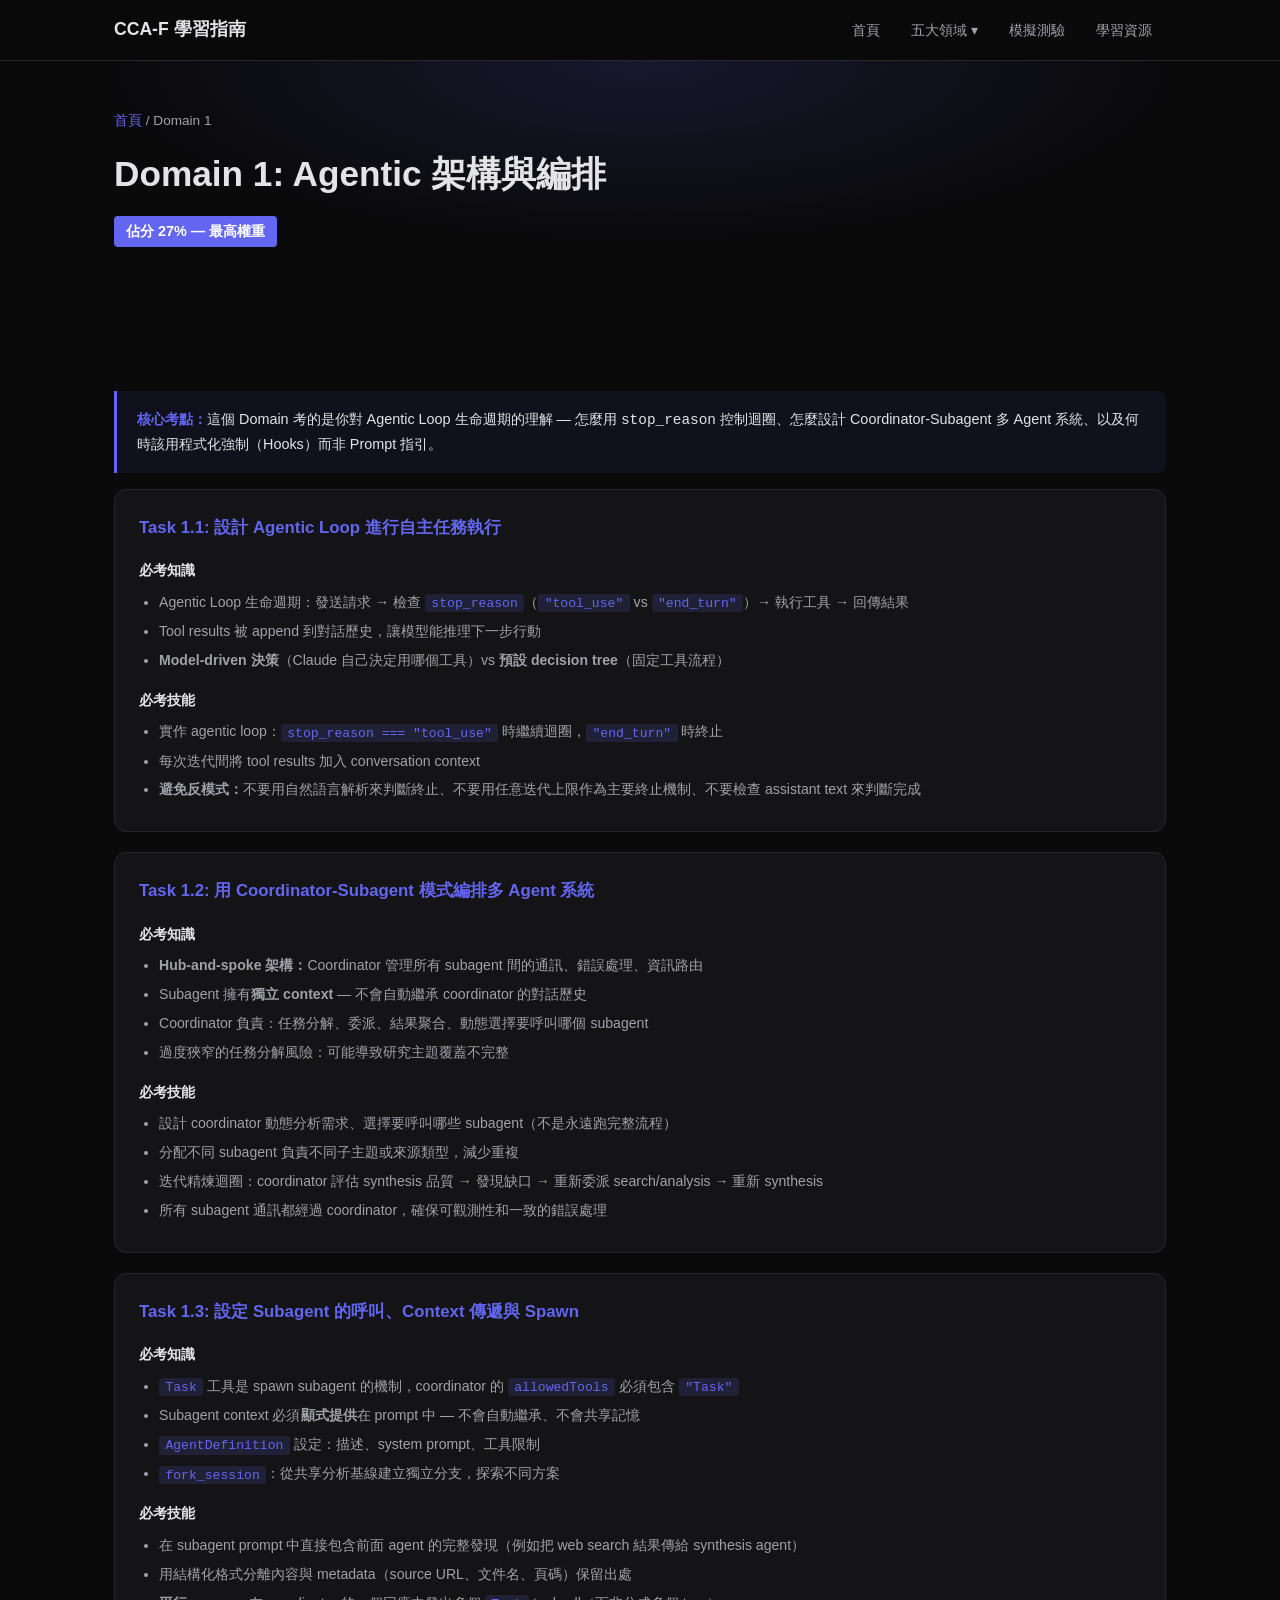
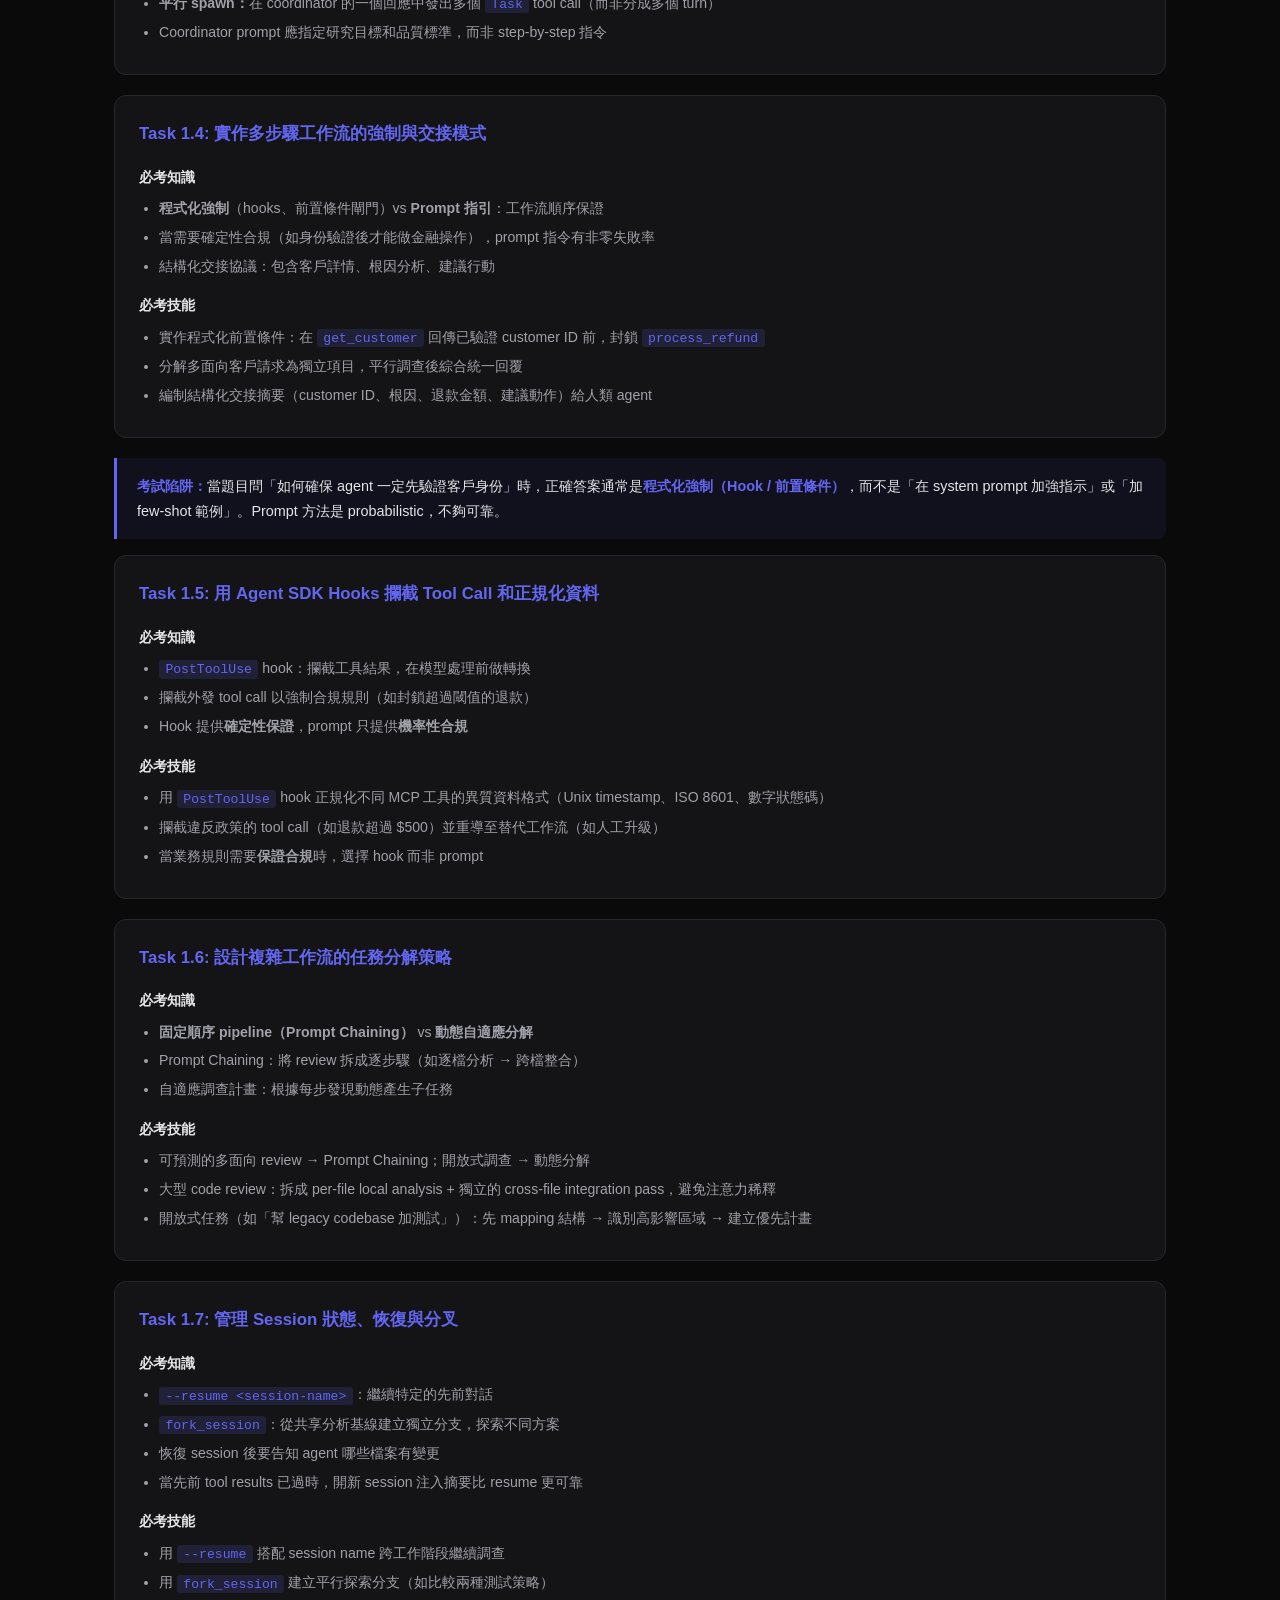
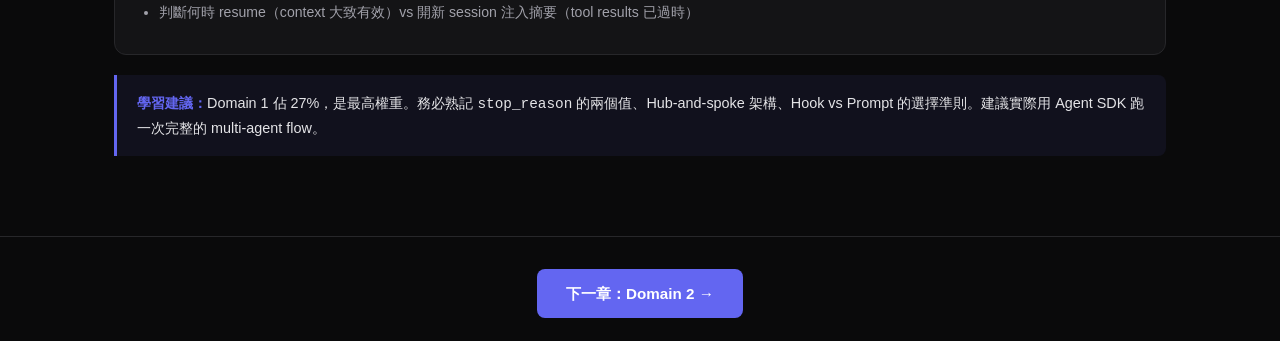
==== domain1.html @ 0cb267b5 "feat: 建立 CCA-F 繁體中文學習指南網站 - 首頁：考試概覽、6 大情境、5 大 Domain 導覽 - 5 個 Domain 學習頁：完整知識點、技能、考試陷阱 - 12 題互動式模擬測驗" ====
<!DOCTYPE html>
<html lang="zh-Hant">
<head>
  <meta charset="UTF-8">
  <meta name="viewport" content="width=device-width, initial-scale=1.0">
  <title>D1: Agentic 架構與編排 | CCA-F 學習指南</title>
  <link rel="stylesheet" href="css/style.css">
</head>
<body>
  <nav class="navbar">
    <div class="container nav-container">
      <a href="index.html" class="nav-logo">CCA-F 學習指南</a>
      <button class="nav-toggle" aria-label="切換選單">☰</button>
      <ul class="nav-links">
        <li><a href="index.html">首頁</a></li>
        <li class="dropdown">
          <a href="#" class="dropdown-toggle">五大領域 ▾</a>
          <ul class="dropdown-menu">
            <li><a href="domain1.html" class="active">D1: Agentic 架構</a></li>
            <li><a href="domain2.html">D2: 工具與 MCP</a></li>
            <li><a href="domain3.html">D3: Claude Code</a></li>
            <li><a href="domain4.html">D4: Prompt 工程</a></li>
            <li><a href="domain5.html">D5: Context 管理</a></li>
          </ul>
        </li>
        <li><a href="quiz.html">模擬測驗</a></li>
        <li><a href="resources.html">學習資源</a></li>
      </ul>
    </div>
  </nav>

  <header class="page-header" style="--accent: #6366f1">
    <div class="container">
      <div class="breadcrumb"><a href="index.html">首頁</a> / Domain 1</div>
      <h1>Domain 1: Agentic 架構與編排</h1>
      <div class="weight-badge">佔分 27% — 最高權重</div>
    </div>
  </header>

  <section class="task-section">
    <div class="container">

      <div class="key-concept">
        <strong>核心考點：</strong>這個 Domain 考的是你對 Agentic Loop 生命週期的理解 — 怎麼用 <code>stop_reason</code> 控制迴圈、怎麼設計 Coordinator-Subagent 多 Agent 系統、以及何時該用程式化強制（Hooks）而非 Prompt 指引。
      </div>

      <div class="task-card">
        <h3>Task 1.1: 設計 Agentic Loop 進行自主任務執行</h3>
        <h4>必考知識</h4>
        <ul>
          <li>Agentic Loop 生命週期：發送請求 → 檢查 <code>stop_reason</code>（<code>"tool_use"</code> vs <code>"end_turn"</code>）→ 執行工具 → 回傳結果</li>
          <li>Tool results 被 append 到對話歷史，讓模型能推理下一步行動</li>
          <li><strong>Model-driven 決策</strong>（Claude 自己決定用哪個工具）vs <strong>預設 decision tree</strong>（固定工具流程）</li>
        </ul>
        <h4>必考技能</h4>
        <ul>
          <li>實作 agentic loop：<code>stop_reason === "tool_use"</code> 時繼續迴圈，<code>"end_turn"</code> 時終止</li>
          <li>每次迭代間將 tool results 加入 conversation context</li>
          <li><strong>避免反模式：</strong>不要用自然語言解析來判斷終止、不要用任意迭代上限作為主要終止機制、不要檢查 assistant text 來判斷完成</li>
        </ul>
      </div>

      <div class="task-card">
        <h3>Task 1.2: 用 Coordinator-Subagent 模式編排多 Agent 系統</h3>
        <h4>必考知識</h4>
        <ul>
          <li><strong>Hub-and-spoke 架構：</strong>Coordinator 管理所有 subagent 間的通訊、錯誤處理、資訊路由</li>
          <li>Subagent 擁有<strong>獨立 context</strong> — 不會自動繼承 coordinator 的對話歷史</li>
          <li>Coordinator 負責：任務分解、委派、結果聚合、動態選擇要呼叫哪個 subagent</li>
          <li>過度狹窄的任務分解風險：可能導致研究主題覆蓋不完整</li>
        </ul>
        <h4>必考技能</h4>
        <ul>
          <li>設計 coordinator 動態分析需求、選擇要呼叫哪些 subagent（不是永遠跑完整流程）</li>
          <li>分配不同 subagent 負責不同子主題或來源類型，減少重複</li>
          <li>迭代精煉迴圈：coordinator 評估 synthesis 品質 → 發現缺口 → 重新委派 search/analysis → 重新 synthesis</li>
          <li>所有 subagent 通訊都經過 coordinator，確保可觀測性和一致的錯誤處理</li>
        </ul>
      </div>

      <div class="task-card">
        <h3>Task 1.3: 設定 Subagent 的呼叫、Context 傳遞與 Spawn</h3>
        <h4>必考知識</h4>
        <ul>
          <li><code>Task</code> 工具是 spawn subagent 的機制，coordinator 的 <code>allowedTools</code> 必須包含 <code>"Task"</code></li>
          <li>Subagent context 必須<strong>顯式提供</strong>在 prompt 中 — 不會自動繼承、不會共享記憶</li>
          <li><code>AgentDefinition</code> 設定：描述、system prompt、工具限制</li>
          <li><code>fork_session</code>：從共享分析基線建立獨立分支，探索不同方案</li>
        </ul>
        <h4>必考技能</h4>
        <ul>
          <li>在 subagent prompt 中直接包含前面 agent 的完整發現（例如把 web search 結果傳給 synthesis agent）</li>
          <li>用結構化格式分離內容與 metadata（source URL、文件名、頁碼）保留出處</li>
          <li><strong>平行 spawn：</strong>在 coordinator 的一個回應中發出多個 <code>Task</code> tool call（而非分成多個 turn）</li>
          <li>Coordinator prompt 應指定研究目標和品質標準，而非 step-by-step 指令</li>
        </ul>
      </div>

      <div class="task-card">
        <h3>Task 1.4: 實作多步驟工作流的強制與交接模式</h3>
        <h4>必考知識</h4>
        <ul>
          <li><strong>程式化強制</strong>（hooks、前置條件閘門）vs <strong>Prompt 指引</strong>：工作流順序保證</li>
          <li>當需要確定性合規（如身份驗證後才能做金融操作），prompt 指令有非零失敗率</li>
          <li>結構化交接協議：包含客戶詳情、根因分析、建議行動</li>
        </ul>
        <h4>必考技能</h4>
        <ul>
          <li>實作程式化前置條件：在 <code>get_customer</code> 回傳已驗證 customer ID 前，封鎖 <code>process_refund</code></li>
          <li>分解多面向客戶請求為獨立項目，平行調查後綜合統一回覆</li>
          <li>編制結構化交接摘要（customer ID、根因、退款金額、建議動作）給人類 agent</li>
        </ul>
      </div>

      <div class="key-concept">
        <strong>考試陷阱：</strong>當題目問「如何確保 agent 一定先驗證客戶身份」時，正確答案通常是<strong>程式化強制（Hook / 前置條件）</strong>，而不是「在 system prompt 加強指示」或「加 few-shot 範例」。Prompt 方法是 probabilistic，不夠可靠。
      </div>

      <div class="task-card">
        <h3>Task 1.5: 用 Agent SDK Hooks 攔截 Tool Call 和正規化資料</h3>
        <h4>必考知識</h4>
        <ul>
          <li><code>PostToolUse</code> hook：攔截工具結果，在模型處理前做轉換</li>
          <li>攔截外發 tool call 以強制合規規則（如封鎖超過閾值的退款）</li>
          <li>Hook 提供<strong>確定性保證</strong>，prompt 只提供<strong>機率性合規</strong></li>
        </ul>
        <h4>必考技能</h4>
        <ul>
          <li>用 <code>PostToolUse</code> hook 正規化不同 MCP 工具的異質資料格式（Unix timestamp、ISO 8601、數字狀態碼）</li>
          <li>攔截違反政策的 tool call（如退款超過 $500）並重導至替代工作流（如人工升級）</li>
          <li>當業務規則需要<strong>保證合規</strong>時，選擇 hook 而非 prompt</li>
        </ul>
      </div>

      <div class="task-card">
        <h3>Task 1.6: 設計複雜工作流的任務分解策略</h3>
        <h4>必考知識</h4>
        <ul>
          <li><strong>固定順序 pipeline（Prompt Chaining）</strong> vs <strong>動態自適應分解</strong></li>
          <li>Prompt Chaining：將 review 拆成逐步驟（如逐檔分析 → 跨檔整合）</li>
          <li>自適應調查計畫：根據每步發現動態產生子任務</li>
        </ul>
        <h4>必考技能</h4>
        <ul>
          <li>可預測的多面向 review → Prompt Chaining；開放式調查 → 動態分解</li>
          <li>大型 code review：拆成 per-file local analysis + 獨立的 cross-file integration pass，避免注意力稀釋</li>
          <li>開放式任務（如「幫 legacy codebase 加測試」）：先 mapping 結構 → 識別高影響區域 → 建立優先計畫</li>
        </ul>
      </div>

      <div class="task-card">
        <h3>Task 1.7: 管理 Session 狀態、恢復與分叉</h3>
        <h4>必考知識</h4>
        <ul>
          <li><code>--resume &lt;session-name&gt;</code>：繼續特定的先前對話</li>
          <li><code>fork_session</code>：從共享分析基線建立獨立分支，探索不同方案</li>
          <li>恢復 session 後要告知 agent 哪些檔案有變更</li>
          <li>當先前 tool results 已過時，開新 session 注入摘要比 resume 更可靠</li>
        </ul>
        <h4>必考技能</h4>
        <ul>
          <li>用 <code>--resume</code> 搭配 session name 跨工作階段繼續調查</li>
          <li>用 <code>fork_session</code> 建立平行探索分支（如比較兩種測試策略）</li>
          <li>判斷何時 resume（context 大致有效）vs 開新 session 注入摘要（tool results 已過時）</li>
        </ul>
      </div>

      <div class="key-concept">
        <strong>學習建議：</strong>Domain 1 佔 27%，是最高權重。務必熟記 <code>stop_reason</code> 的兩個值、Hub-and-spoke 架構、Hook vs Prompt 的選擇準則。建議實際用 Agent SDK 跑一次完整的 multi-agent flow。
      </div>

    </div>
  </section>

  <footer class="footer">
    <div class="container">
      <p><a href="domain2.html" class="btn btn-primary">下一章：Domain 2 →</a></p>
    </div>
  </footer>

  <script src="js/main.js"></script>
</body>
</html>
---- css/style.css ----
/* === Reset & Base === */
*, *::before, *::after { margin: 0; padding: 0; box-sizing: border-box; }

:root {
  --bg: #0a0a0b;
  --bg-card: #141416;
  --bg-hover: #1c1c20;
  --text: #e4e4e7;
  --text-dim: #a1a1aa;
  --accent: #6366f1;
  --accent-glow: rgba(99, 102, 241, 0.15);
  --border: #27272a;
  --radius: 12px;
  --radius-sm: 8px;
  --font: 'Noto Sans TC', -apple-system, BlinkMacSystemFont, 'Segoe UI', sans-serif;
  --mono: 'JetBrains Mono', 'Fira Code', 'Consolas', monospace;
}

html { scroll-behavior: smooth; }
body {
  font-family: var(--font);
  background: var(--bg);
  color: var(--text);
  line-height: 1.7;
  -webkit-font-smoothing: antialiased;
}
a { color: var(--accent); text-decoration: none; transition: opacity 0.2s; }
a:hover { opacity: 0.85; }
.container { max-width: 1100px; margin: 0 auto; padding: 0 1.5rem; }

/* === Navbar === */
.navbar {
  position: sticky; top: 0; z-index: 100;
  background: rgba(10, 10, 11, 0.85);
  backdrop-filter: blur(12px);
  border-bottom: 1px solid var(--border);
}
.nav-container { display: flex; align-items: center; justify-content: space-between; height: 60px; }
.nav-logo { font-weight: 700; font-size: 1.1rem; color: var(--text); }
.nav-links { display: flex; list-style: none; gap: 0.25rem; align-items: center; }
.nav-links a {
  color: var(--text-dim); padding: 0.5rem 0.85rem; border-radius: var(--radius-sm);
  font-size: 0.9rem; transition: all 0.2s;
}
.nav-links a:hover, .nav-links a.active { color: var(--text); background: var(--bg-hover); opacity: 1; }
.nav-toggle { display: none; background: none; border: none; color: var(--text); font-size: 1.5rem; cursor: pointer; }

/* Dropdown */
.dropdown { position: relative; }
.dropdown-menu {
  display: none; position: absolute; top: 100%; left: 0;
  background: var(--bg-card); border: 1px solid var(--border); border-radius: var(--radius-sm);
  min-width: 200px; padding: 0.5rem 0; list-style: none; box-shadow: 0 8px 32px rgba(0,0,0,0.4);
}
.dropdown:hover .dropdown-menu { display: block; }
.dropdown-menu a { display: block; padding: 0.5rem 1rem; white-space: nowrap; }

/* === Hero === */
.hero {
  text-align: center; padding: 6rem 0 4rem;
  background: radial-gradient(ellipse at 50% 0%, var(--accent-glow) 0%, transparent 60%);
}
.hero h1 { font-size: clamp(2rem, 5vw, 3.2rem); font-weight: 800; line-height: 1.2; margin-bottom: 1rem; }
.highlight { color: var(--accent); }
.hero-subtitle { font-size: 1.25rem; color: var(--text-dim); margin-bottom: 0.5rem; }
.hero-desc { color: var(--text-dim); font-size: 0.95rem; margin-bottom: 2rem; }
.hero-actions { display: flex; gap: 1rem; justify-content: center; flex-wrap: wrap; }

/* === Buttons === */
.btn {
  display: inline-block; padding: 0.7rem 1.8rem; border-radius: var(--radius-sm);
  font-weight: 600; font-size: 0.95rem; transition: all 0.2s; cursor: pointer; border: none;
}
.btn-primary { background: var(--accent); color: #fff; }
.btn-primary:hover { background: #5558e6; opacity: 1; }
.btn-secondary { background: var(--bg-card); color: var(--text); border: 1px solid var(--border); }
.btn-secondary:hover { background: var(--bg-hover); opacity: 1; }
.btn-lg { padding: 0.9rem 2.5rem; font-size: 1.05rem; }

/* === Sections === */
section { padding: 4rem 0; }
section h2 { font-size: 1.8rem; font-weight: 700; margin-bottom: 0.5rem; text-align: center; }
.section-desc { text-align: center; color: var(--text-dim); margin-bottom: 2rem; }

/* === Info Grid (Exam Overview) === */
.info-grid { display: grid; grid-template-columns: repeat(auto-fit, minmax(220px, 1fr)); gap: 1.25rem; margin-top: 2rem; }
.info-card {
  background: var(--bg-card); border: 1px solid var(--border); border-radius: var(--radius);
  padding: 1.5rem; text-align: center;
}
.info-icon { font-size: 2rem; margin-bottom: 0.75rem; }
.info-card h3 { font-size: 1.1rem; margin-bottom: 0.4rem; }
.info-card p { color: var(--text-dim); font-size: 0.88rem; line-height: 1.6; }

/* === Scenario Grid === */
.scenario-grid { display: grid; grid-template-columns: repeat(auto-fit, minmax(300px, 1fr)); gap: 1.25rem; margin-top: 1.5rem; }
.scenario-card {
  background: var(--bg-card); border: 1px solid var(--border); border-radius: var(--radius);
  padding: 1.5rem; position: relative;
}
.scenario-num {
  display: inline-block; background: var(--accent); color: #fff; font-weight: 700;
  font-size: 0.75rem; padding: 0.15rem 0.5rem; border-radius: 4px; margin-bottom: 0.75rem;
}
.scenario-card h3 { font-size: 1.05rem; margin-bottom: 0.5rem; }
.scenario-card p { color: var(--text-dim); font-size: 0.88rem; line-height: 1.6; }
.scenario-domains {
  margin-top: 0.75rem; font-size: 0.75rem; color: var(--accent);
  font-family: var(--mono); letter-spacing: 0.5px;
}

/* === Domain List === */
.domain-list { display: flex; flex-direction: column; gap: 0.75rem; margin-top: 2rem; }
.domain-card {
  display: flex; align-items: center; gap: 1.25rem;
  background: var(--bg-card); border: 1px solid var(--border); border-radius: var(--radius);
  padding: 1.25rem 1.5rem; transition: all 0.2s; color: var(--text);
}
.domain-card:hover { border-color: var(--accent); background: var(--bg-hover); opacity: 1; transform: translateX(4px); }
.domain-weight {
  font-size: 1.5rem; font-weight: 800; color: var(--accent);
  min-width: 60px; text-align: center; font-family: var(--mono);
}
.domain-info { flex: 1; }
.domain-info h3 { font-size: 1rem; margin-bottom: 0.25rem; }
.domain-info p { color: var(--text-dim); font-size: 0.85rem; }
.domain-tasks { font-size: 0.75rem; color: var(--accent); font-family: var(--mono); }
.domain-arrow { font-size: 1.25rem; color: var(--text-dim); }

/* === CTA === */
.cta { text-align: center; padding: 4rem 0; }
.cta p { color: var(--text-dim); margin: 0.75rem 0 1.5rem; }

/* === Footer === */
.footer {
  text-align: center; padding: 2rem 0; border-top: 1px solid var(--border);
  color: var(--text-dim); font-size: 0.85rem;
}
.footer-note { font-size: 0.75rem; margin: 0.5rem 0; opacity: 0.6; }

/* === Domain Detail Page === */
.page-header {
  padding: 3rem 0 2rem;
  background: radial-gradient(ellipse at 50% 0%, var(--accent-glow) 0%, transparent 60%);
}
.page-header .breadcrumb { font-size: 0.85rem; color: var(--text-dim); margin-bottom: 0.75rem; }
.page-header h1 { font-size: clamp(1.6rem, 4vw, 2.2rem); }
.page-header .weight-badge {
  display: inline-block; background: var(--accent); color: #fff; font-weight: 700;
  padding: 0.2rem 0.75rem; border-radius: 4px; font-size: 0.9rem; margin-top: 0.75rem;
}

.task-section { margin-top: 2rem; }
.task-card {
  background: var(--bg-card); border: 1px solid var(--border); border-radius: var(--radius);
  padding: 1.5rem; margin-bottom: 1.25rem;
}
.task-card h3 { font-size: 1.05rem; margin-bottom: 1rem; color: var(--accent); }
.task-card h4 { font-size: 0.9rem; margin: 1rem 0 0.5rem; color: var(--text); }
.task-card ul { padding-left: 1.25rem; color: var(--text-dim); font-size: 0.88rem; }
.task-card li { margin-bottom: 0.4rem; line-height: 1.6; }
.task-card code {
  background: rgba(99, 102, 241, 0.15); color: var(--accent);
  padding: 0.1rem 0.4rem; border-radius: 3px; font-family: var(--mono); font-size: 0.82rem;
}

.key-concept {
  background: rgba(99, 102, 241, 0.08); border-left: 3px solid var(--accent);
  padding: 1rem 1.25rem; border-radius: 0 var(--radius-sm) var(--radius-sm) 0;
  margin: 1rem 0; font-size: 0.9rem;
}
.key-concept strong { color: var(--accent); }

/* === Quiz Page === */
.quiz-container { max-width: 800px; margin: 0 auto; }
.quiz-progress {
  display: flex; align-items: center; gap: 1rem; margin-bottom: 2rem;
  font-size: 0.9rem; color: var(--text-dim);
}
.progress-bar { flex: 1; height: 6px; background: var(--border); border-radius: 3px; overflow: hidden; }
.progress-fill { height: 100%; background: var(--accent); border-radius: 3px; transition: width 0.3s; }

.quiz-question {
  background: var(--bg-card); border: 1px solid var(--border); border-radius: var(--radius);
  padding: 2rem;
}
.quiz-scenario {
  font-size: 0.82rem; color: var(--accent); font-family: var(--mono);
  margin-bottom: 0.75rem; text-transform: uppercase; letter-spacing: 0.5px;
}
.quiz-question h3 { font-size: 1.05rem; line-height: 1.6; margin-bottom: 1.5rem; }
.quiz-options { display: flex; flex-direction: column; gap: 0.75rem; }
.quiz-option {
  display: block; width: 100%; text-align: left; padding: 1rem 1.25rem;
  background: var(--bg); border: 1px solid var(--border); border-radius: var(--radius-sm);
  color: var(--text); font-size: 0.9rem; cursor: pointer; transition: all 0.2s;
  font-family: inherit; line-height: 1.5;
}
.quiz-option:hover { border-color: var(--accent); background: var(--bg-hover); }
.quiz-option.selected { border-color: var(--accent); background: var(--accent-glow); }
.quiz-option.correct { border-color: #10b981; background: rgba(16, 185, 129, 0.1); }
.quiz-option.incorrect { border-color: #ef4444; background: rgba(239, 68, 68, 0.1); }
.quiz-option:disabled { cursor: default; }

.quiz-explanation {
  margin-top: 1.5rem; padding: 1.25rem; background: rgba(16, 185, 129, 0.08);
  border-left: 3px solid #10b981; border-radius: 0 var(--radius-sm) var(--radius-sm) 0;
  font-size: 0.88rem; line-height: 1.7; color: var(--text-dim); display: none;
}
.quiz-explanation.show { display: block; }
.quiz-explanation strong { color: #10b981; }

.quiz-nav { display: flex; justify-content: space-between; margin-top: 1.5rem; }

.quiz-result {
  text-align: center; background: var(--bg-card); border: 1px solid var(--border);
  border-radius: var(--radius); padding: 3rem 2rem;
}
.quiz-score { font-size: 3rem; font-weight: 800; color: var(--accent); margin: 1rem 0; }
.quiz-result p { color: var(--text-dim); margin-bottom: 1rem; }

/* === Resources Page === */
.resource-group { margin-bottom: 2.5rem; }
.resource-group h3 { font-size: 1.1rem; margin-bottom: 1rem; padding-bottom: 0.5rem; border-bottom: 1px solid var(--border); }
.resource-list { display: flex; flex-direction: column; gap: 0.75rem; }
.resource-item {
  display: flex; align-items: center; gap: 1rem;
  background: var(--bg-card); border: 1px solid var(--border); border-radius: var(--radius-sm);
  padding: 1rem 1.25rem; transition: all 0.2s;
}
.resource-item:hover { border-color: var(--accent); }
.resource-icon { font-size: 1.5rem; min-width: 36px; text-align: center; }
.resource-info h4 { font-size: 0.95rem; margin-bottom: 0.2rem; }
.resource-info h4 a { color: var(--text); }
.resource-info h4 a:hover { color: var(--accent); }
.resource-info p { font-size: 0.82rem; color: var(--text-dim); }
.resource-tag {
  font-size: 0.7rem; padding: 0.15rem 0.5rem; border-radius: 3px;
  background: var(--accent-glow); color: var(--accent); font-family: var(--mono);
  margin-left: auto; white-space: nowrap;
}

/* === Responsive === */
@media (max-width: 768px) {
  .nav-links {
    display: none; flex-direction: column; position: absolute; top: 60px; left: 0; right: 0;
    background: var(--bg-card); border-bottom: 1px solid var(--border); padding: 1rem;
  }
  .nav-links.open { display: flex; }
  .nav-toggle { display: block; }
  .dropdown-menu { position: static; box-shadow: none; border: none; padding-left: 1rem; }
  .dropdown:hover .dropdown-menu { display: none; }
  .dropdown.open .dropdown-menu { display: block; }
  .hero { padding: 4rem 0 2.5rem; }
  .domain-card { flex-direction: column; text-align: center; }
  .domain-weight { min-width: unset; }
  .domain-arrow { display: none; }
  .quiz-question { padding: 1.25rem; }
}
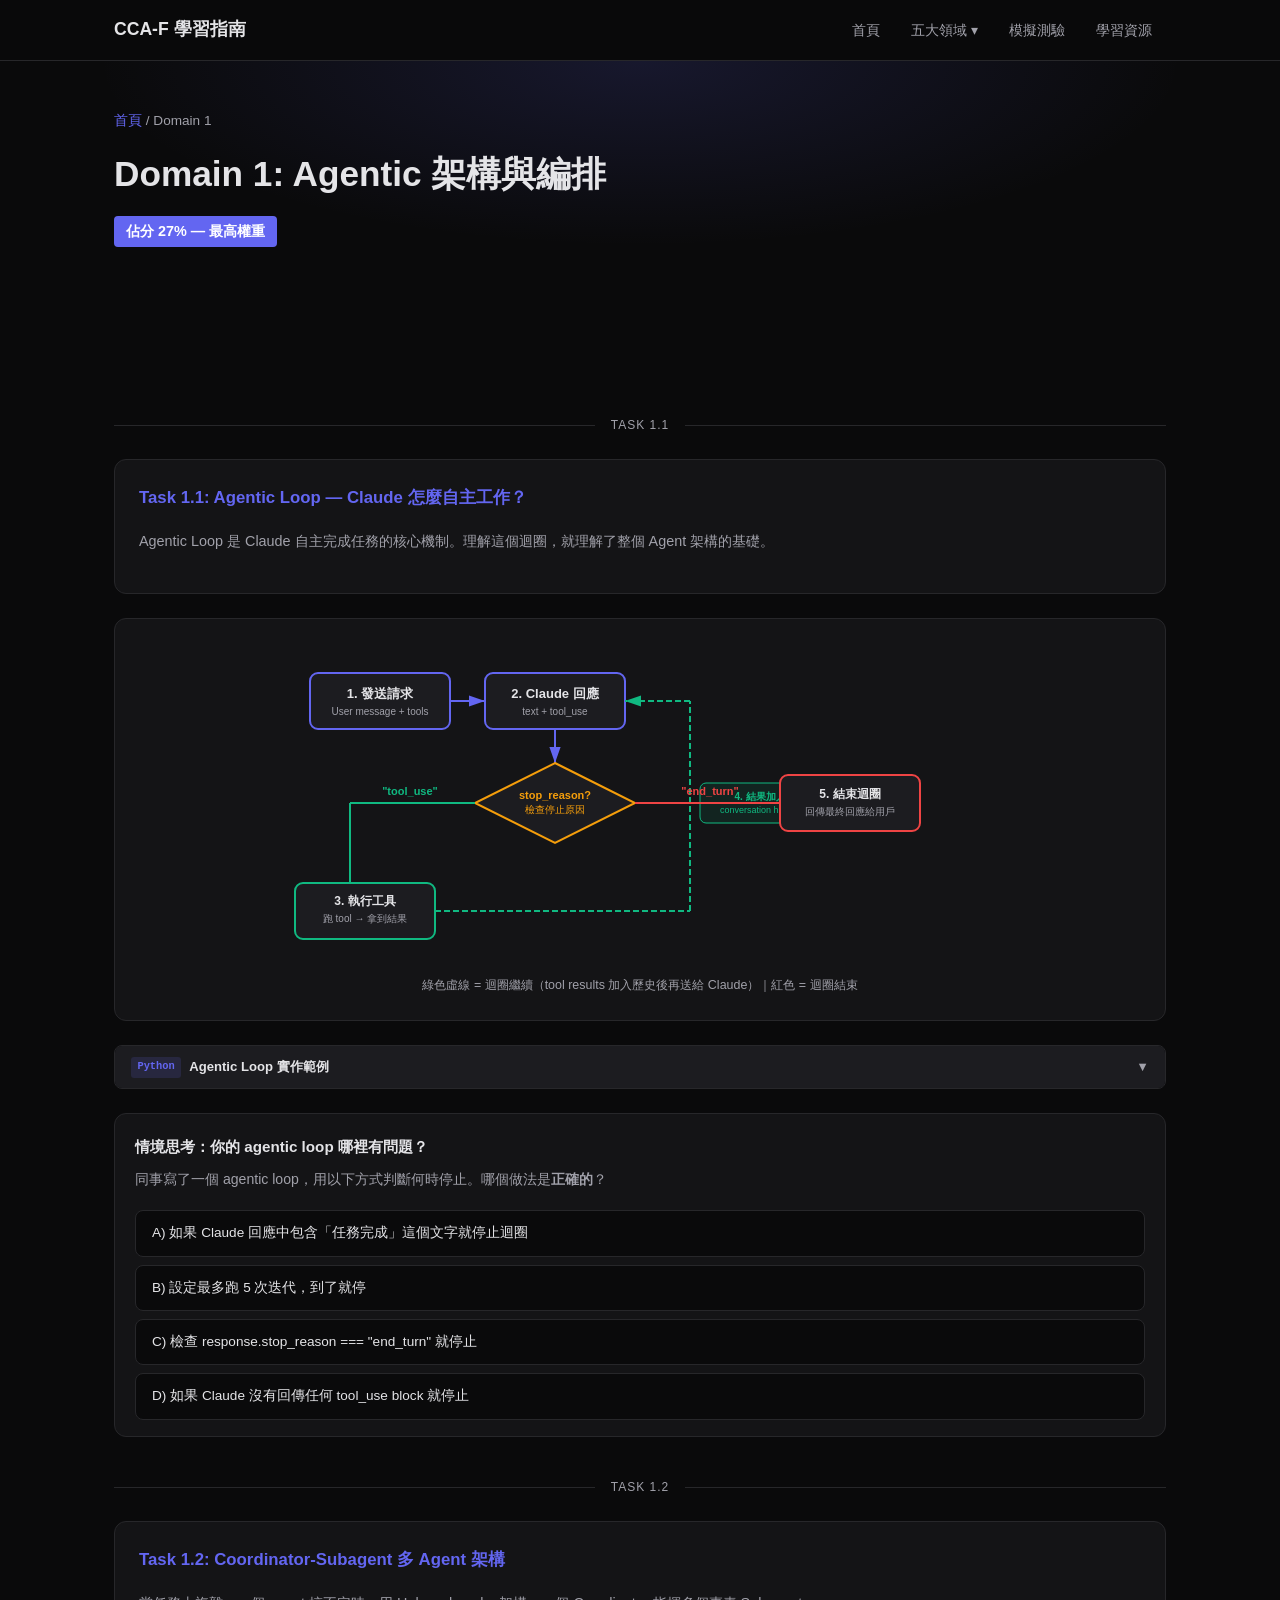
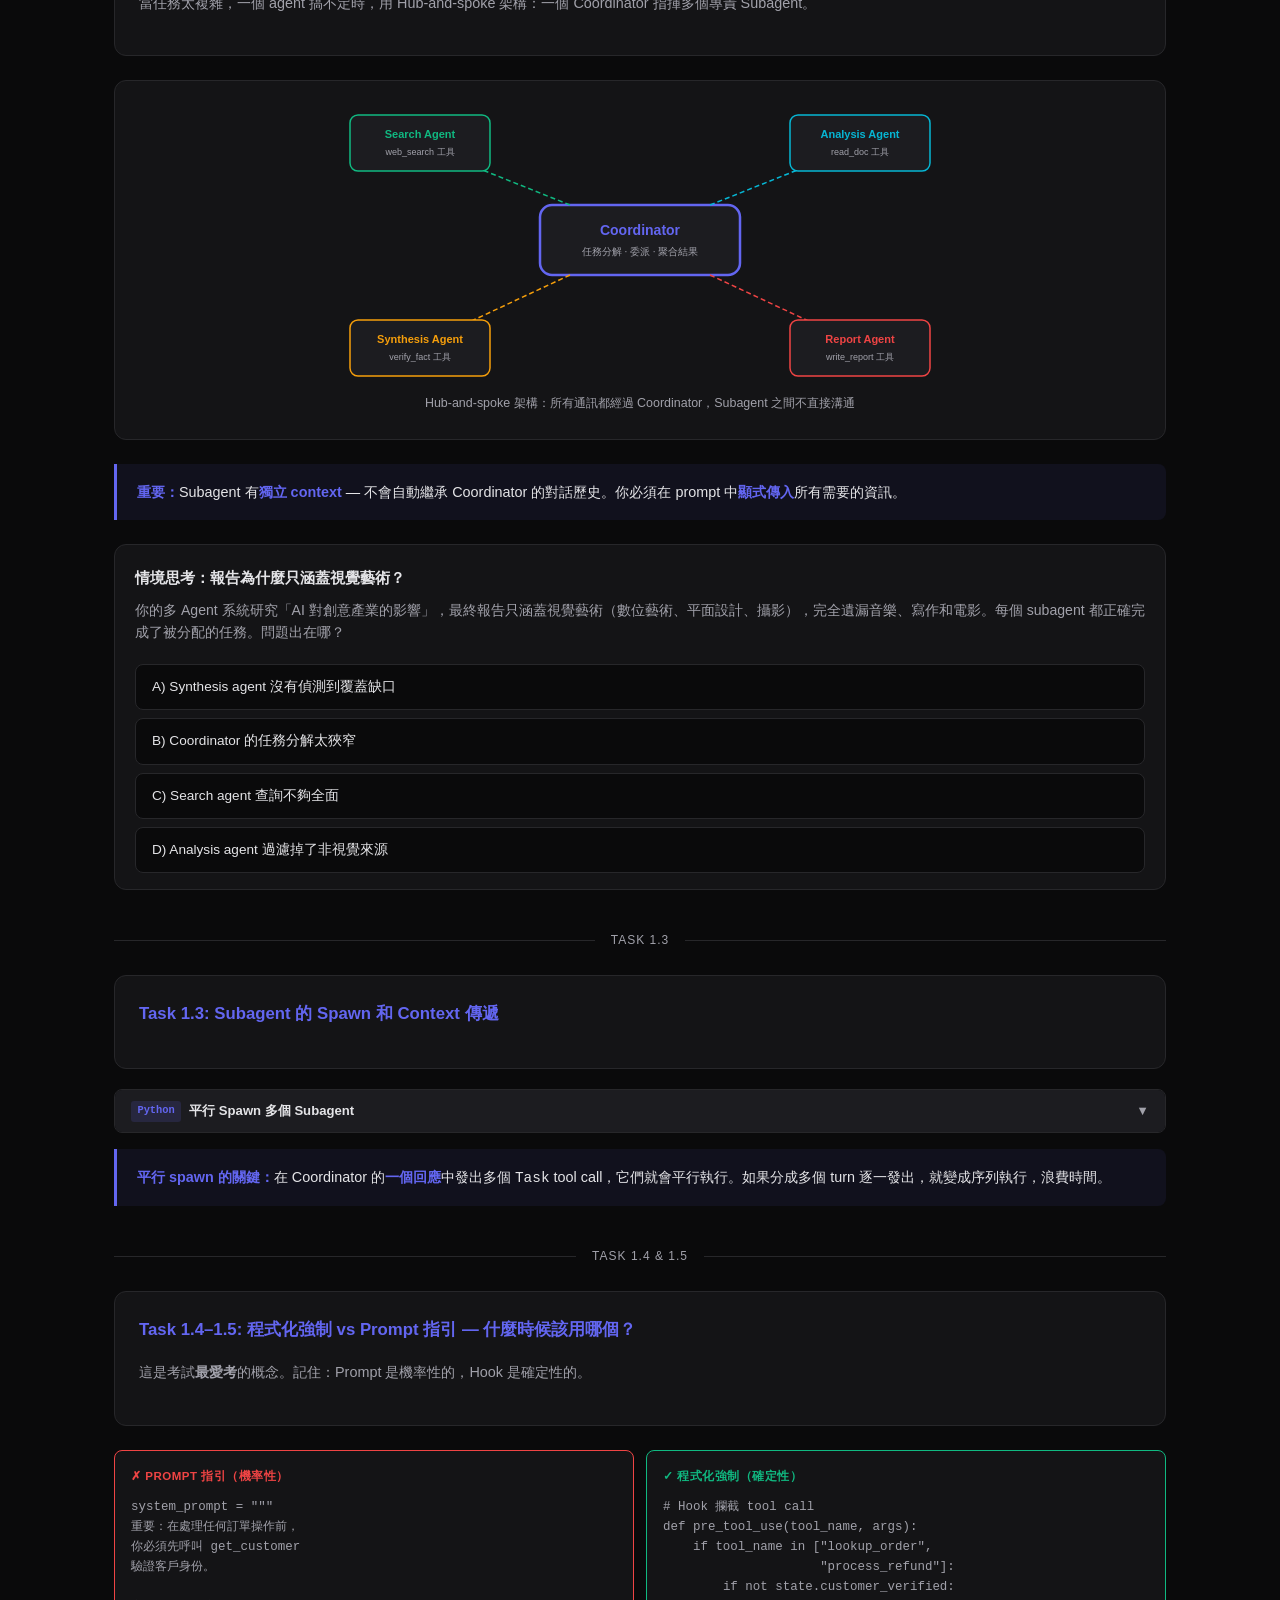
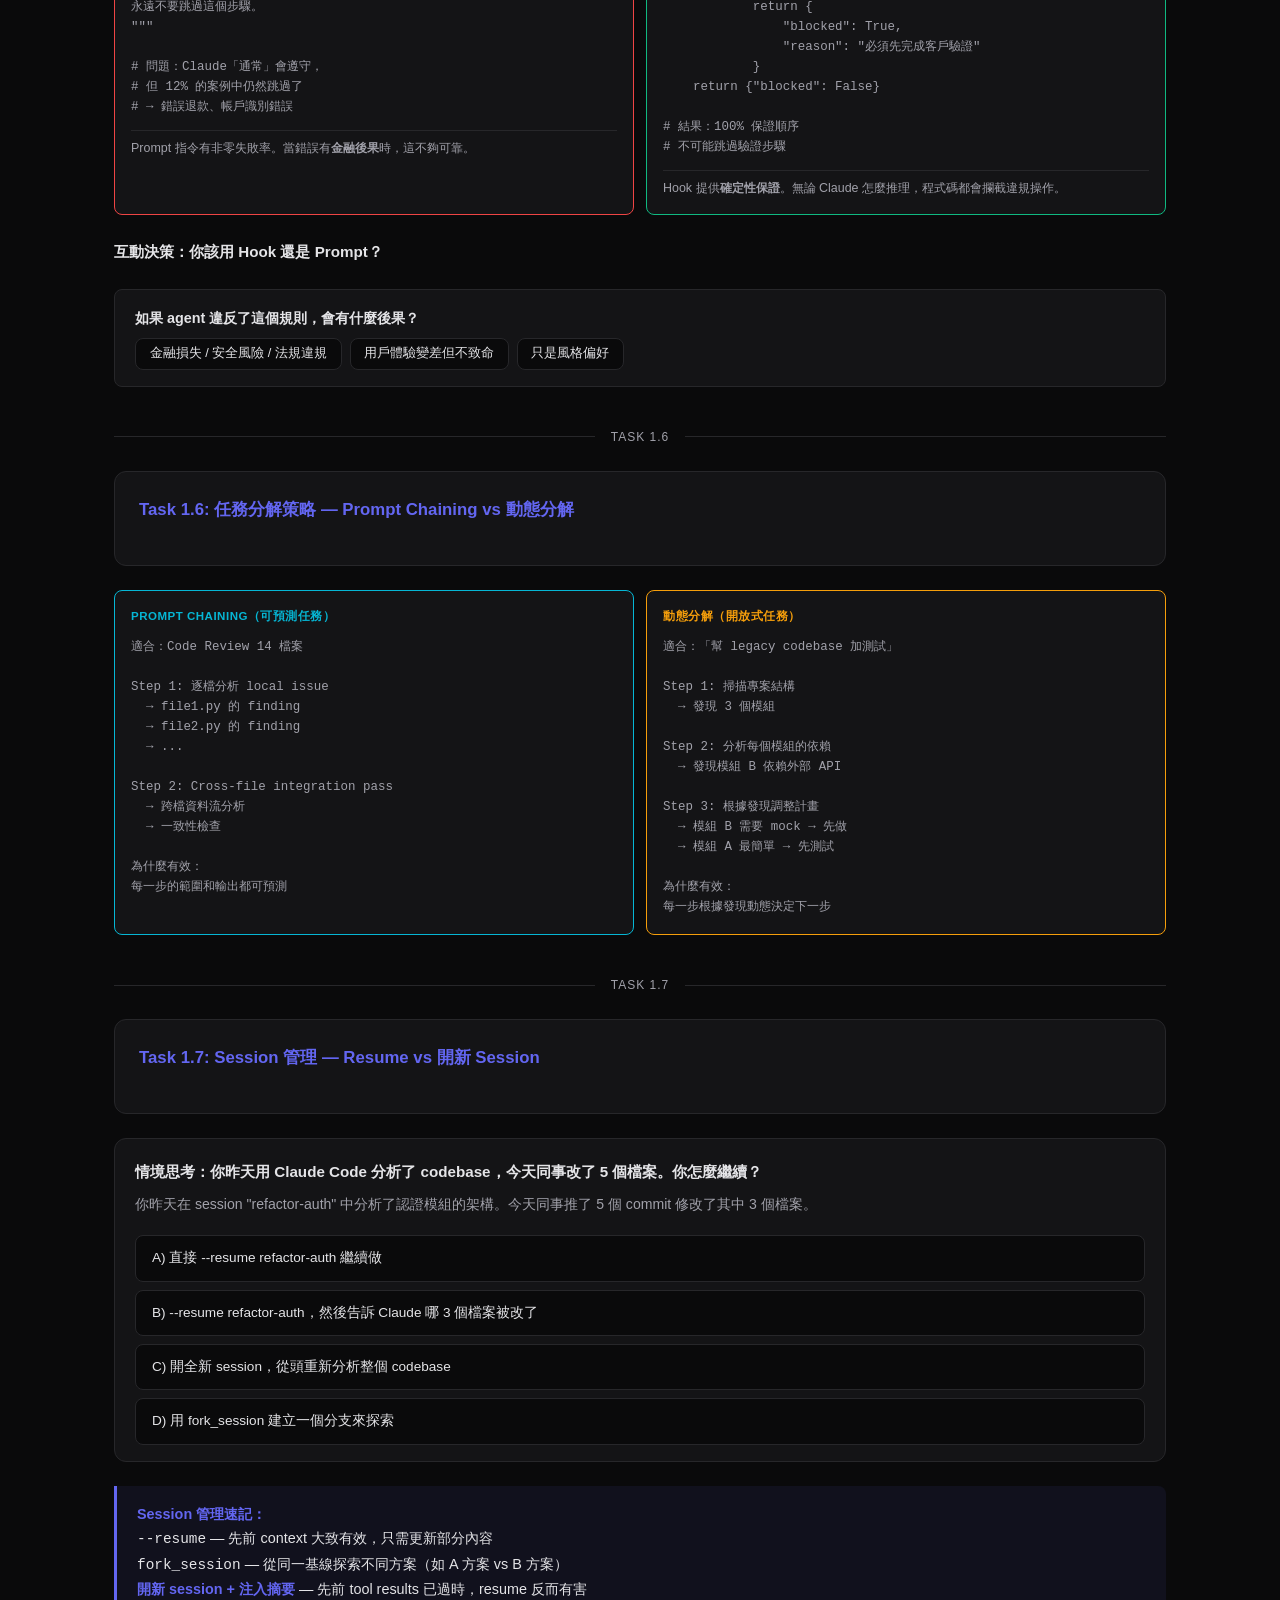
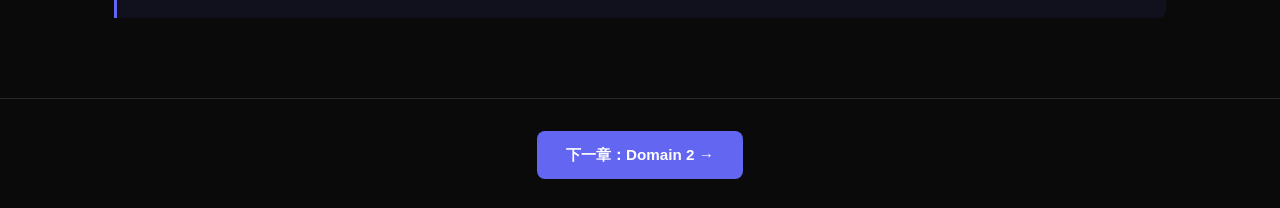
==== commit abefbe41: "feat: Domain 1 改版為互動式學習體驗 - Agentic Loop 流程圖（SVG 逐步動畫） - Hub-and-spoke 多 Agent 架構圖 - 可展開的 Python 程式碼" ====
--- a/domain1.html
+++ b/domain1.html
@@ -40,133 +40,437 @@
   <section class="task-section">
     <div class="container">
 
+      <!-- ==================== TASK 1.1 ==================== -->
+      <div class="section-divider">Task 1.1</div>
+
+      <div class="task-card">
+        <h3>Task 1.1: Agentic Loop — Claude 怎麼自主工作？</h3>
+        <p style="color: var(--text-dim); font-size: 0.9rem; margin-bottom: 1rem;">
+          Agentic Loop 是 Claude 自主完成任務的核心機制。理解這個迴圈，就理解了整個 Agent 架構的基礎。
+        </p>
+      </div>
+
+      <!-- Flow Diagram: Agentic Loop -->
+      <div class="flow-diagram">
+        <svg viewBox="0 0 700 320" fill="none" xmlns="http://www.w3.org/2000/svg" style="max-width: 700px;">
+          <!-- Step 1: Send Request -->
+          <g class="flow-step">
+            <rect x="20" y="30" width="140" height="56" rx="8" fill="#1c1c20" stroke="#6366f1" stroke-width="2"/>
+            <text x="90" y="55" text-anchor="middle" fill="#e4e4e7" font-size="13" font-weight="600">1. 發送請求</text>
+            <text x="90" y="72" text-anchor="middle" fill="#a1a1aa" font-size="10">User message + tools</text>
+          </g>
+          <!-- Arrow -->
+          <g class="flow-step">
+            <line x1="160" y1="58" x2="195" y2="58" stroke="#6366f1" stroke-width="2" marker-end="url(#arrow)"/>
+          </g>
+          <!-- Step 2: Claude Responds -->
+          <g class="flow-step">
+            <rect x="195" y="30" width="140" height="56" rx="8" fill="#1c1c20" stroke="#6366f1" stroke-width="2"/>
+            <text x="265" y="55" text-anchor="middle" fill="#e4e4e7" font-size="13" font-weight="600">2. Claude 回應</text>
+            <text x="265" y="72" text-anchor="middle" fill="#a1a1aa" font-size="10">text + tool_use</text>
+          </g>
+          <!-- Arrow down to decision -->
+          <g class="flow-step">
+            <line x1="265" y1="86" x2="265" y2="120" stroke="#6366f1" stroke-width="2" marker-end="url(#arrow)"/>
+          </g>
+          <!-- Decision diamond -->
+          <g class="flow-step">
+            <polygon points="265,120 345,160 265,200 185,160" fill="#1c1c20" stroke="#f59e0b" stroke-width="2"/>
+            <text x="265" y="156" text-anchor="middle" fill="#f59e0b" font-size="11" font-weight="700">stop_reason?</text>
+            <text x="265" y="170" text-anchor="middle" fill="#f59e0b" font-size="10">檢查停止原因</text>
+          </g>
+          <!-- Left path: tool_use -> continue -->
+          <g class="flow-step">
+            <line x1="185" y1="160" x2="60" y2="160" stroke="#10b981" stroke-width="2"/>
+            <text x="120" y="152" text-anchor="middle" fill="#10b981" font-size="11" font-weight="600">"tool_use"</text>
+            <line x1="60" y1="160" x2="60" y2="240" stroke="#10b981" stroke-width="2"/>
+            <rect x="5" y="240" width="140" height="56" rx="8" fill="#1c1c20" stroke="#10b981" stroke-width="2"/>
+            <text x="75" y="262" text-anchor="middle" fill="#e4e4e7" font-size="12" font-weight="600">3. 執行工具</text>
+            <text x="75" y="279" text-anchor="middle" fill="#a1a1aa" font-size="10">跑 tool → 拿到結果</text>
+            <!-- Arrow back up -->
+            <line x1="145" y1="268" x2="400" y2="268" stroke="#10b981" stroke-width="2" stroke-dasharray="6 3"/>
+            <line x1="400" y1="268" x2="400" y2="58" stroke="#10b981" stroke-width="2" stroke-dasharray="6 3"/>
+            <line x1="400" y1="58" x2="335" y2="58" stroke="#10b981" stroke-width="2" stroke-dasharray="6 3" marker-end="url(#arrowG)"/>
+            <rect x="410" y="140" width="120" height="40" rx="6" fill="rgba(16,185,129,0.1)" stroke="#10b981" stroke-width="1"/>
+            <text x="470" y="157" text-anchor="middle" fill="#10b981" font-size="10" font-weight="600">4. 結果加入</text>
+            <text x="470" y="170" text-anchor="middle" fill="#10b981" font-size="9">conversation history</text>
+          </g>
+          <!-- Right path: end_turn -> done -->
+          <g class="flow-step">
+            <line x1="345" y1="160" x2="490" y2="160" stroke="#ef4444" stroke-width="2"/>
+            <text x="420" y="152" text-anchor="middle" fill="#ef4444" font-size="11" font-weight="600">"end_turn"</text>
+            <rect x="490" y="132" width="140" height="56" rx="8" fill="#1c1c20" stroke="#ef4444" stroke-width="2"/>
+            <text x="560" y="155" text-anchor="middle" fill="#e4e4e7" font-size="12" font-weight="600">5. 結束迴圈</text>
+            <text x="560" y="172" text-anchor="middle" fill="#a1a1aa" font-size="10">回傳最終回應給用戶</text>
+          </g>
+          <!-- Arrow markers -->
+          <defs>
+            <marker id="arrow" viewBox="0 0 10 7" refX="10" refY="3.5" markerWidth="8" markerHeight="6" orient="auto">
+              <polygon points="0 0, 10 3.5, 0 7" fill="#6366f1"/>
+            </marker>
+            <marker id="arrowG" viewBox="0 0 10 7" refX="10" refY="3.5" markerWidth="8" markerHeight="6" orient="auto">
+              <polygon points="0 0, 10 3.5, 0 7" fill="#10b981"/>
+            </marker>
+          </defs>
+        </svg>
+        <p style="text-align:center; font-size: 0.78rem; color: var(--text-dim); margin-top: 0.75rem;">
+          綠色虛線 = 迴圈繼續（tool results 加入歷史後再送給 Claude）｜紅色 = 迴圈結束
+        </p>
+      </div>
+
+      <!-- Code Example: Agentic Loop -->
+      <div class="code-example" id="code-agentic-loop">
+        <div class="code-header" onclick="this.parentElement.classList.toggle('open')">
+          <span class="code-title"><span class="code-lang">Python</span> Agentic Loop 實作範例</span>
+          <span class="code-toggle">▼</span>
+        </div>
+        <div class="code-body">
+<pre><span class="hl-kw">import</span> anthropic
+
+client = anthropic.Anthropic()
+messages = [{ <span class="hl-key">"role"</span>: <span class="hl-str">"user"</span>, <span class="hl-key">"content"</span>: <span class="hl-str">"查詢客戶 #1234 的訂單狀態"</span> }]
+tools = [get_customer_tool, lookup_order_tool]  <span class="hl-cm"># MCP 工具定義</span>
+
+<span class="hl-cm"># === Agentic Loop ===</span>
+<span class="hl-kw">while True</span>:
+    response = client.messages.create(
+        model=<span class="hl-str">"claude-sonnet-4-5-20250514"</span>,
+        max_tokens=<span class="hl-num">1024</span>,
+        tools=tools,
+        messages=messages
+    )
+
+    <span class="hl-cm"># 關鍵判斷點：檢查 stop_reason</span>
+    <span class="hl-kw">if</span> response.stop_reason == <span class="hl-str">"end_turn"</span>:
+        <span class="hl-cm"># Claude 認為任務完成，跳出迴圈</span>
+        <span class="hl-fn">print</span>(response.content[<span class="hl-num">0</span>].text)
+        <span class="hl-kw">break</span>
+
+    <span class="hl-kw">if</span> response.stop_reason == <span class="hl-str">"tool_use"</span>:
+        <span class="hl-cm"># Claude 要求使用工具，執行並回傳結果</span>
+        tool_block = response.content[<span class="hl-num">-1</span>]  <span class="hl-cm"># tool_use block</span>
+        result = <span class="hl-fn">execute_tool</span>(tool_block.name, tool_block.input)
+
+        <span class="hl-cm"># 把 Claude 的回應和工具結果都加入歷史</span>
+        messages.append({ <span class="hl-key">"role"</span>: <span class="hl-str">"assistant"</span>, <span class="hl-key">"content"</span>: response.content })
+        messages.append({
+            <span class="hl-key">"role"</span>: <span class="hl-str">"user"</span>,
+            <span class="hl-key">"content"</span>: [{
+                <span class="hl-key">"type"</span>: <span class="hl-str">"tool_result"</span>,
+                <span class="hl-key">"tool_use_id"</span>: tool_block.id,
+                <span class="hl-key">"content"</span>: result
+            }]
+        })
+        <span class="hl-cm"># 迴圈繼續 → Claude 看到工具結果後決定下一步</span></pre>
+        </div>
+      </div>
+
+      <!-- Think Card: Anti-patterns -->
+      <div class="think-card">
+        <div class="think-scenario">
+          <h4>情境思考：你的 agentic loop 哪裡有問題？</h4>
+          <p>同事寫了一個 agentic loop，用以下方式判斷何時停止。哪個做法是<strong>正確的</strong>？</p>
+        </div>
+        <div class="think-options">
+          <button class="think-opt" data-correct="false" onclick="handleThink(this)">A) 如果 Claude 回應中包含「任務完成」這個文字就停止迴圈</button>
+          <button class="think-opt" data-correct="false" onclick="handleThink(this)">B) 設定最多跑 5 次迭代，到了就停</button>
+          <button class="think-opt" data-correct="true" onclick="handleThink(this)">C) 檢查 response.stop_reason === "end_turn" 就停止</button>
+          <button class="think-opt" data-correct="false" onclick="handleThink(this)">D) 如果 Claude 沒有回傳任何 tool_use block 就停止</button>
+        </div>
+        <div class="think-reveal">
+          <strong>C 是正確的。</strong><code>stop_reason</code> 是 API 層級的結構化信號，可靠度 100%。<br><br>
+          A 是<strong>反模式</strong>：解析自然語言文字來判斷終止，不可靠且 fragile。<br>
+          B 是<strong>反模式</strong>：任意迭代上限作為主要停止機制。（可以作為安全網，但不應是主要邏輯）<br>
+          D 有<strong>微妙問題</strong>：Claude 可能同時回傳 text + tool_use，檢查「沒有 tool_use block」不等於 <code>end_turn</code>。
+        </div>
+      </div>
+
+      <!-- ==================== TASK 1.2 ==================== -->
+      <div class="section-divider">Task 1.2</div>
+
+      <div class="task-card">
+        <h3>Task 1.2: Coordinator-Subagent 多 Agent 架構</h3>
+        <p style="color: var(--text-dim); font-size: 0.9rem; margin-bottom: 1rem;">
+          當任務太複雜，一個 agent 搞不定時，用 Hub-and-spoke 架構：一個 Coordinator 指揮多個專責 Subagent。
+        </p>
+      </div>
+
+      <!-- Hub-and-spoke SVG -->
+      <div class="flow-diagram">
+        <svg viewBox="0 0 600 280" fill="none" xmlns="http://www.w3.org/2000/svg" style="max-width: 600px;">
+          <!-- Coordinator (center) -->
+          <g class="flow-step">
+            <rect x="200" y="100" width="200" height="70" rx="12" fill="#1c1c20" stroke="#6366f1" stroke-width="2.5"/>
+            <text x="300" y="130" text-anchor="middle" fill="#6366f1" font-size="14" font-weight="700">Coordinator</text>
+            <text x="300" y="150" text-anchor="middle" fill="#a1a1aa" font-size="10">任務分解 · 委派 · 聚合結果</text>
+          </g>
+          <!-- Subagent 1: Search -->
+          <g class="flow-step">
+            <line x1="230" y1="100" x2="80" y2="40" stroke="#10b981" stroke-width="1.5" stroke-dasharray="5 3"/>
+            <rect x="10" y="10" width="140" height="56" rx="8" fill="#1c1c20" stroke="#10b981" stroke-width="1.5"/>
+            <text x="80" y="33" text-anchor="middle" fill="#10b981" font-size="11" font-weight="600">Search Agent</text>
+            <text x="80" y="50" text-anchor="middle" fill="#a1a1aa" font-size="9">web_search 工具</text>
+          </g>
+          <!-- Subagent 2: Analysis -->
+          <g class="flow-step">
+            <line x1="370" y1="100" x2="520" y2="40" stroke="#06b6d4" stroke-width="1.5" stroke-dasharray="5 3"/>
+            <rect x="450" y="10" width="140" height="56" rx="8" fill="#1c1c20" stroke="#06b6d4" stroke-width="1.5"/>
+            <text x="520" y="33" text-anchor="middle" fill="#06b6d4" font-size="11" font-weight="600">Analysis Agent</text>
+            <text x="520" y="50" text-anchor="middle" fill="#a1a1aa" font-size="9">read_doc 工具</text>
+          </g>
+          <!-- Subagent 3: Synthesis -->
+          <g class="flow-step">
+            <line x1="230" y1="170" x2="80" y2="240" stroke="#f59e0b" stroke-width="1.5" stroke-dasharray="5 3"/>
+            <rect x="10" y="215" width="140" height="56" rx="8" fill="#1c1c20" stroke="#f59e0b" stroke-width="1.5"/>
+            <text x="80" y="238" text-anchor="middle" fill="#f59e0b" font-size="11" font-weight="600">Synthesis Agent</text>
+            <text x="80" y="255" text-anchor="middle" fill="#a1a1aa" font-size="9">verify_fact 工具</text>
+          </g>
+          <!-- Subagent 4: Report -->
+          <g class="flow-step">
+            <line x1="370" y1="170" x2="520" y2="240" stroke="#ef4444" stroke-width="1.5" stroke-dasharray="5 3"/>
+            <rect x="450" y="215" width="140" height="56" rx="8" fill="#1c1c20" stroke="#ef4444" stroke-width="1.5"/>
+            <text x="520" y="238" text-anchor="middle" fill="#ef4444" font-size="11" font-weight="600">Report Agent</text>
+            <text x="520" y="255" text-anchor="middle" fill="#a1a1aa" font-size="9">write_report 工具</text>
+          </g>
+        </svg>
+        <p style="text-align:center; font-size: 0.78rem; color: var(--text-dim); margin-top: 0.5rem;">
+          Hub-and-spoke 架構：所有通訊都經過 Coordinator，Subagent 之間不直接溝通
+        </p>
+      </div>
+
       <div class="key-concept">
-        <strong>核心考點：</strong>這個 Domain 考的是你對 Agentic Loop 生命週期的理解 — 怎麼用 <code>stop_reason</code> 控制迴圈、怎麼設計 Coordinator-Subagent 多 Agent 系統、以及何時該用程式化強制（Hooks）而非 Prompt 指引。
-      </div>
+        <strong>重要：</strong>Subagent 有<strong>獨立 context</strong> — 不會自動繼承 Coordinator 的對話歷史。你必須在 prompt 中<strong>顯式傳入</strong>所有需要的資訊。
+      </div>
+
+      <!-- Think Card: Task Decomposition -->
+      <div class="think-card">
+        <div class="think-scenario">
+          <h4>情境思考：報告為什麼只涵蓋視覺藝術？</h4>
+          <p>你的多 Agent 系統研究「AI 對創意產業的影響」，最終報告只涵蓋視覺藝術（數位藝術、平面設計、攝影），完全遺漏音樂、寫作和電影。每個 subagent 都正確完成了被分配的任務。問題出在哪？</p>
+        </div>
+        <div class="think-options">
+          <button class="think-opt" data-correct="false" onclick="handleThink(this)">A) Synthesis agent 沒有偵測到覆蓋缺口</button>
+          <button class="think-opt" data-correct="true" onclick="handleThink(this)">B) Coordinator 的任務分解太狹窄</button>
+          <button class="think-opt" data-correct="false" onclick="handleThink(this)">C) Search agent 查詢不夠全面</button>
+          <button class="think-opt" data-correct="false" onclick="handleThink(this)">D) Analysis agent 過濾掉了非視覺來源</button>
+        </div>
+        <div class="think-reveal">
+          <strong>B 是根因。</strong>Coordinator 把「創意產業」只分解成視覺藝術的三個子任務。所有 subagent 都在<em>被分配的範圍內</em>正確工作了 — 問題在於它們被分配了什麼。<br><br>
+          這是 <strong>Task Decomposition 太狹窄</strong>的典型案例。修正方式：讓 Coordinator 的 prompt 指定研究目標和覆蓋標準，而非 step-by-step 子任務清單。
+        </div>
+      </div>
+
+      <!-- ==================== TASK 1.3 ==================== -->
+      <div class="section-divider">Task 1.3</div>
 
       <div class="task-card">
-        <h3>Task 1.1: 設計 Agentic Loop 進行自主任務執行</h3>
-        <h4>必考知識</h4>
-        <ul>
-          <li>Agentic Loop 生命週期：發送請求 → 檢查 <code>stop_reason</code>（<code>"tool_use"</code> vs <code>"end_turn"</code>）→ 執行工具 → 回傳結果</li>
-          <li>Tool results 被 append 到對話歷史，讓模型能推理下一步行動</li>
-          <li><strong>Model-driven 決策</strong>（Claude 自己決定用哪個工具）vs <strong>預設 decision tree</strong>（固定工具流程）</li>
-        </ul>
-        <h4>必考技能</h4>
-        <ul>
-          <li>實作 agentic loop：<code>stop_reason === "tool_use"</code> 時繼續迴圈，<code>"end_turn"</code> 時終止</li>
-          <li>每次迭代間將 tool results 加入 conversation context</li>
-          <li><strong>避免反模式：</strong>不要用自然語言解析來判斷終止、不要用任意迭代上限作為主要終止機制、不要檢查 assistant text 來判斷完成</li>
-        </ul>
-      </div>
+        <h3>Task 1.3: Subagent 的 Spawn 和 Context 傳遞</h3>
+      </div>
+
+      <!-- Code Example: Spawning subagents -->
+      <div class="code-example" id="code-spawn">
+        <div class="code-header" onclick="this.parentElement.classList.toggle('open')">
+          <span class="code-title"><span class="code-lang">Python</span> 平行 Spawn 多個 Subagent</span>
+          <span class="code-toggle">▼</span>
+        </div>
+        <div class="code-body">
+<pre><span class="hl-cm"># Coordinator 在一個回應中發出多個 Task tool call → 平行執行</span>
+<span class="hl-cm"># 不是分成多個 turn 逐一發出（那樣是序列的）</span>
+
+<span class="hl-cm"># Agent 定義</span>
+search_agent = AgentDefinition(
+    name=<span class="hl-str">"search"</span>,
+    description=<span class="hl-str">"搜尋網路資料"</span>,
+    allowed_tools=[<span class="hl-str">"web_search"</span>],  <span class="hl-cm"># 只給它需要的工具</span>
+)
+
+analysis_agent = AgentDefinition(
+    name=<span class="hl-str">"analysis"</span>,
+    description=<span class="hl-str">"分析文件內容"</span>,
+    allowed_tools=[<span class="hl-str">"read_doc"</span>],   <span class="hl-cm"># 職責分離</span>
+)
+
+<span class="hl-cm"># Coordinator 的 allowedTools 必須包含 "Task"</span>
+coordinator = AgentDefinition(
+    name=<span class="hl-str">"coordinator"</span>,
+    allowed_tools=[<span class="hl-str">"Task"</span>],  <span class="hl-cm"># 沒有 Task 就無法 spawn subagent</span>
+    system_prompt=<span class="hl-str">"""
+    你是研究協調者。根據查詢需求：
+    1. 分析需要涵蓋哪些面向
+    2. 同時 spawn 多個 subagent 搜尋不同面向
+    3. 收集結果後評估覆蓋度
+    4. 有缺口就再 spawn 補充搜尋
+
+    重要：subagent 看不到你的對話歷史，
+    你必須在 prompt 中傳入所有需要的 context。
+    """</span>
+)</pre>
+        </div>
+      </div>
+
+      <div class="key-concept">
+        <strong>平行 spawn 的關鍵：</strong>在 Coordinator 的<strong>一個回應</strong>中發出多個 <code>Task</code> tool call，它們就會平行執行。如果分成多個 turn 逐一發出，就變成序列執行，浪費時間。
+      </div>
+
+      <!-- ==================== TASK 1.4 & 1.5 ==================== -->
+      <div class="section-divider">Task 1.4 & 1.5</div>
 
       <div class="task-card">
-        <h3>Task 1.2: 用 Coordinator-Subagent 模式編排多 Agent 系統</h3>
-        <h4>必考知識</h4>
-        <ul>
-          <li><strong>Hub-and-spoke 架構：</strong>Coordinator 管理所有 subagent 間的通訊、錯誤處理、資訊路由</li>
-          <li>Subagent 擁有<strong>獨立 context</strong> — 不會自動繼承 coordinator 的對話歷史</li>
-          <li>Coordinator 負責：任務分解、委派、結果聚合、動態選擇要呼叫哪個 subagent</li>
-          <li>過度狹窄的任務分解風險：可能導致研究主題覆蓋不完整</li>
-        </ul>
-        <h4>必考技能</h4>
-        <ul>
-          <li>設計 coordinator 動態分析需求、選擇要呼叫哪些 subagent（不是永遠跑完整流程）</li>
-          <li>分配不同 subagent 負責不同子主題或來源類型，減少重複</li>
-          <li>迭代精煉迴圈：coordinator 評估 synthesis 品質 → 發現缺口 → 重新委派 search/analysis → 重新 synthesis</li>
-          <li>所有 subagent 通訊都經過 coordinator，確保可觀測性和一致的錯誤處理</li>
-        </ul>
-      </div>
+        <h3>Task 1.4–1.5: 程式化強制 vs Prompt 指引 — 什麼時候該用哪個？</h3>
+        <p style="color: var(--text-dim); font-size: 0.9rem; margin-bottom: 1rem;">
+          這是考試<strong>最愛考</strong>的概念。記住：Prompt 是機率性的，Hook 是確定性的。
+        </p>
+      </div>
+
+      <!-- Before/After Comparison -->
+      <div class="compare-card">
+        <div class="compare-grid">
+          <div class="compare-side bad">
+            <div class="compare-label">✗ Prompt 指引（機率性）</div>
+<pre>system_prompt = """
+重要：在處理任何訂單操作前，
+你必須先呼叫 get_customer
+驗證客戶身份。
+
+永遠不要跳過這個步驟。
+"""
+
+# 問題：Claude「通常」會遵守，
+# 但 12% 的案例中仍然跳過了
+# → 錯誤退款、帳戶識別錯誤</pre>
+            <div class="compare-annotation">
+              Prompt 指令有非零失敗率。當錯誤有<strong>金融後果</strong>時，這不夠可靠。
+            </div>
+          </div>
+          <div class="compare-side good">
+            <div class="compare-label">✓ 程式化強制（確定性）</div>
+<pre># Hook 攔截 tool call
+def pre_tool_use(tool_name, args):
+    if tool_name in ["lookup_order",
+                     "process_refund"]:
+        if not state.customer_verified:
+            return {
+                "blocked": True,
+                "reason": "必須先完成客戶驗證"
+            }
+    return {"blocked": False}
+
+# 結果：100% 保證順序
+# 不可能跳過驗證步驟</pre>
+            <div class="compare-annotation">
+              Hook 提供<strong>確定性保證</strong>。無論 Claude 怎麼推理，程式碼都會攔截違規操作。
+            </div>
+          </div>
+        </div>
+      </div>
+
+      <!-- Decision Tree -->
+      <div class="task-card" style="background: transparent; border: none; padding: 0;">
+        <h4 style="font-size: 0.95rem; margin-bottom: 0.75rem;">互動決策：你該用 Hook 還是 Prompt？</h4>
+      </div>
+      <div class="decision-tree" id="dt-hook-vs-prompt">
+        <div class="dt-node">
+          <div class="dt-question">如果 agent 違反了這個規則，會有什麼後果？</div>
+          <div class="dt-choices">
+            <button class="dt-choice" onclick="showDtResult('dt-r1', this)">金融損失 / 安全風險 / 法規違規</button>
+            <button class="dt-choice" onclick="showDtResult('dt-r2', this)">用戶體驗變差但不致命</button>
+            <button class="dt-choice" onclick="showDtResult('dt-r3', this)">只是風格偏好</button>
+          </div>
+        </div>
+        <div class="dt-result" id="dt-r1">
+          <strong>→ 用 Hook / 程式化強制。</strong><br>
+          退款前必須驗證身份、超過金額閾值必須人工審核 — 這些不能容忍任何失敗率。<br>
+          <code>PostToolUse</code> hook 或前置條件閘門提供 100% 保證。
+        </div>
+        <div class="dt-result" id="dt-r2">
+          <strong>→ 先試 Prompt 指引，觀察失敗率。</strong><br>
+          如果失敗率可接受（< 5%），prompt 夠用。如果太高，再加 hook。<br>
+          例如：建議 agent 先查看最近訂單再推薦產品。
+        </div>
+        <div class="dt-result" id="dt-r3">
+          <strong>→ Prompt 指引就好。</strong><br>
+          例如：回覆時用正式語氣、先感謝客戶等。不需要程式化強制。
+        </div>
+      </div>
+
+      <!-- ==================== TASK 1.6 ==================== -->
+      <div class="section-divider">Task 1.6</div>
 
       <div class="task-card">
-        <h3>Task 1.3: 設定 Subagent 的呼叫、Context 傳遞與 Spawn</h3>
-        <h4>必考知識</h4>
-        <ul>
-          <li><code>Task</code> 工具是 spawn subagent 的機制，coordinator 的 <code>allowedTools</code> 必須包含 <code>"Task"</code></li>
-          <li>Subagent context 必須<strong>顯式提供</strong>在 prompt 中 — 不會自動繼承、不會共享記憶</li>
-          <li><code>AgentDefinition</code> 設定：描述、system prompt、工具限制</li>
-          <li><code>fork_session</code>：從共享分析基線建立獨立分支，探索不同方案</li>
-        </ul>
-        <h4>必考技能</h4>
-        <ul>
-          <li>在 subagent prompt 中直接包含前面 agent 的完整發現（例如把 web search 結果傳給 synthesis agent）</li>
-          <li>用結構化格式分離內容與 metadata（source URL、文件名、頁碼）保留出處</li>
-          <li><strong>平行 spawn：</strong>在 coordinator 的一個回應中發出多個 <code>Task</code> tool call（而非分成多個 turn）</li>
-          <li>Coordinator prompt 應指定研究目標和品質標準，而非 step-by-step 指令</li>
-        </ul>
-      </div>
+        <h3>Task 1.6: 任務分解策略 — Prompt Chaining vs 動態分解</h3>
+      </div>
+
+      <!-- Before/After: Task Decomposition -->
+      <div class="compare-card">
+        <div class="compare-grid">
+          <div class="compare-side good" style="border-color: #06b6d4;">
+            <div class="compare-label" style="color: #06b6d4;">Prompt Chaining（可預測任務）</div>
+<pre>適合：Code Review 14 檔案
+
+Step 1: 逐檔分析 local issue
+  → file1.py 的 finding
+  → file2.py 的 finding
+  → ...
+
+Step 2: Cross-file integration pass
+  → 跨檔資料流分析
+  → 一致性檢查
+
+為什麼有效：
+每一步的範圍和輸出都可預測</pre>
+          </div>
+          <div class="compare-side good" style="border-color: #f59e0b;">
+            <div class="compare-label" style="color: #f59e0b;">動態分解（開放式任務）</div>
+<pre>適合：「幫 legacy codebase 加測試」
+
+Step 1: 掃描專案結構
+  → 發現 3 個模組
+
+Step 2: 分析每個模組的依賴
+  → 發現模組 B 依賴外部 API
+
+Step 3: 根據發現調整計畫
+  → 模組 B 需要 mock → 先做
+  → 模組 A 最簡單 → 先測試
+
+為什麼有效：
+每一步根據發現動態決定下一步</pre>
+          </div>
+        </div>
+      </div>
+
+      <!-- ==================== TASK 1.7 ==================== -->
+      <div class="section-divider">Task 1.7</div>
 
       <div class="task-card">
-        <h3>Task 1.4: 實作多步驟工作流的強制與交接模式</h3>
-        <h4>必考知識</h4>
-        <ul>
-          <li><strong>程式化強制</strong>（hooks、前置條件閘門）vs <strong>Prompt 指引</strong>：工作流順序保證</li>
-          <li>當需要確定性合規（如身份驗證後才能做金融操作），prompt 指令有非零失敗率</li>
-          <li>結構化交接協議：包含客戶詳情、根因分析、建議行動</li>
-        </ul>
-        <h4>必考技能</h4>
-        <ul>
-          <li>實作程式化前置條件：在 <code>get_customer</code> 回傳已驗證 customer ID 前，封鎖 <code>process_refund</code></li>
-          <li>分解多面向客戶請求為獨立項目，平行調查後綜合統一回覆</li>
-          <li>編制結構化交接摘要（customer ID、根因、退款金額、建議動作）給人類 agent</li>
-        </ul>
+        <h3>Task 1.7: Session 管理 — Resume vs 開新 Session</h3>
+      </div>
+
+      <!-- Think Card: Session -->
+      <div class="think-card">
+        <div class="think-scenario">
+          <h4>情境思考：你昨天用 Claude Code 分析了 codebase，今天同事改了 5 個檔案。你怎麼繼續？</h4>
+          <p>你昨天在 session "refactor-auth" 中分析了認證模組的架構。今天同事推了 5 個 commit 修改了其中 3 個檔案。</p>
+        </div>
+        <div class="think-options">
+          <button class="think-opt" data-correct="false" onclick="handleThink(this)">A) 直接 --resume refactor-auth 繼續做</button>
+          <button class="think-opt" data-correct="true" onclick="handleThink(this)">B) --resume refactor-auth，然後告訴 Claude 哪 3 個檔案被改了</button>
+          <button class="think-opt" data-correct="false" onclick="handleThink(this)">C) 開全新 session，從頭重新分析整個 codebase</button>
+          <button class="think-opt" data-correct="false" onclick="handleThink(this)">D) 用 fork_session 建立一個分支來探索</button>
+        </div>
+        <div class="think-reveal">
+          <strong>B 最好。</strong>Resume 保留了昨天的 context（架構分析還是有效的），但你需要告訴 Claude 哪些檔案變了，讓它<strong>針對性重新分析</strong>，而不是全部重來。<br><br>
+          A 的問題：Claude 不知道檔案被改了，可能基於過時的 tool results 做決策。<br>
+          C 太浪費：大部分分析還是有效的，不需要從頭來。<br>
+          D 是用在探索<strong>不同方案</strong>的場景（如比較兩種重構策略），不是這個情境。
+        </div>
       </div>
 
       <div class="key-concept">
-        <strong>考試陷阱：</strong>當題目問「如何確保 agent 一定先驗證客戶身份」時，正確答案通常是<strong>程式化強制（Hook / 前置條件）</strong>，而不是「在 system prompt 加強指示」或「加 few-shot 範例」。Prompt 方法是 probabilistic，不夠可靠。
-      </div>
-
-      <div class="task-card">
-        <h3>Task 1.5: 用 Agent SDK Hooks 攔截 Tool Call 和正規化資料</h3>
-        <h4>必考知識</h4>
-        <ul>
-          <li><code>PostToolUse</code> hook：攔截工具結果，在模型處理前做轉換</li>
-          <li>攔截外發 tool call 以強制合規規則（如封鎖超過閾值的退款）</li>
-          <li>Hook 提供<strong>確定性保證</strong>，prompt 只提供<strong>機率性合規</strong></li>
-        </ul>
-        <h4>必考技能</h4>
-        <ul>
-          <li>用 <code>PostToolUse</code> hook 正規化不同 MCP 工具的異質資料格式（Unix timestamp、ISO 8601、數字狀態碼）</li>
-          <li>攔截違反政策的 tool call（如退款超過 $500）並重導至替代工作流（如人工升級）</li>
-          <li>當業務規則需要<strong>保證合規</strong>時，選擇 hook 而非 prompt</li>
-        </ul>
-      </div>
-
-      <div class="task-card">
-        <h3>Task 1.6: 設計複雜工作流的任務分解策略</h3>
-        <h4>必考知識</h4>
-        <ul>
-          <li><strong>固定順序 pipeline（Prompt Chaining）</strong> vs <strong>動態自適應分解</strong></li>
-          <li>Prompt Chaining：將 review 拆成逐步驟（如逐檔分析 → 跨檔整合）</li>
-          <li>自適應調查計畫：根據每步發現動態產生子任務</li>
-        </ul>
-        <h4>必考技能</h4>
-        <ul>
-          <li>可預測的多面向 review → Prompt Chaining；開放式調查 → 動態分解</li>
-          <li>大型 code review：拆成 per-file local analysis + 獨立的 cross-file integration pass，避免注意力稀釋</li>
-          <li>開放式任務（如「幫 legacy codebase 加測試」）：先 mapping 結構 → 識別高影響區域 → 建立優先計畫</li>
-        </ul>
-      </div>
-
-      <div class="task-card">
-        <h3>Task 1.7: 管理 Session 狀態、恢復與分叉</h3>
-        <h4>必考知識</h4>
-        <ul>
-          <li><code>--resume &lt;session-name&gt;</code>：繼續特定的先前對話</li>
-          <li><code>fork_session</code>：從共享分析基線建立獨立分支，探索不同方案</li>
-          <li>恢復 session 後要告知 agent 哪些檔案有變更</li>
-          <li>當先前 tool results 已過時，開新 session 注入摘要比 resume 更可靠</li>
-        </ul>
-        <h4>必考技能</h4>
-        <ul>
-          <li>用 <code>--resume</code> 搭配 session name 跨工作階段繼續調查</li>
-          <li>用 <code>fork_session</code> 建立平行探索分支（如比較兩種測試策略）</li>
-          <li>判斷何時 resume（context 大致有效）vs 開新 session 注入摘要（tool results 已過時）</li>
-        </ul>
-      </div>
-
-      <div class="key-concept">
-        <strong>學習建議：</strong>Domain 1 佔 27%，是最高權重。務必熟記 <code>stop_reason</code> 的兩個值、Hub-and-spoke 架構、Hook vs Prompt 的選擇準則。建議實際用 Agent SDK 跑一次完整的 multi-agent flow。
+        <strong>Session 管理速記：</strong><br>
+        <code>--resume</code> — 先前 context 大致有效，只需更新部分內容<br>
+        <code>fork_session</code> — 從同一基線探索不同方案（如 A 方案 vs B 方案）<br>
+        <strong>開新 session + 注入摘要</strong> — 先前 tool results 已過時，resume 反而有害
       </div>
 
     </div>
@@ -179,5 +483,30 @@
   </footer>
 
   <script src="js/main.js"></script>
+  <script>
+    // Think Card handler
+    function handleThink(btn) {
+      const card = btn.closest('.think-card');
+      const reveal = card.querySelector('.think-reveal');
+      const options = card.querySelectorAll('.think-opt');
+      const isCorrect = btn.dataset.correct === 'true';
+
+      options.forEach(o => {
+        o.disabled = true;
+        if (o.dataset.correct === 'true') o.classList.add('correct');
+        else o.classList.add('wrong');
+      });
+      reveal.classList.add('show');
+    }
+
+    // Decision Tree handler
+    function showDtResult(id, btn) {
+      const tree = btn.closest('.decision-tree');
+      tree.querySelectorAll('.dt-result').forEach(r => r.classList.remove('show'));
+      tree.querySelectorAll('.dt-choice').forEach(c => c.classList.remove('selected'));
+      btn.classList.add('selected');
+      document.getElementById(id).classList.add('show');
+    }
+  </script>
 </body>
 </html>
--- a/css/style.css
+++ b/css/style.css
@@ -219,6 +219,57 @@
 .quiz-score { font-size: 3rem; font-weight: 800; color: var(--accent); margin: 1rem 0; }
 .quiz-result p { color: var(--text-dim); margin-bottom: 1rem; }
 
+/* Quiz Concepts Tags */
+.quiz-concepts { margin-top: 1rem; display: flex; flex-wrap: wrap; gap: 0.4rem; align-items: center; }
+.concepts-label { font-size: 0.78rem; color: var(--text-dim); margin-right: 0.25rem; }
+.concept-tag {
+  font-size: 0.72rem; padding: 0.15rem 0.5rem; border-radius: 3px;
+  background: rgba(99, 102, 241, 0.12); color: var(--accent); font-family: var(--mono);
+}
+
+/* Quiz Resource Links */
+.quiz-resources {
+  margin-top: 1.25rem; padding-top: 1rem; border-top: 1px solid rgba(239, 68, 68, 0.2);
+}
+.quiz-resources.correct-resources { border-top-color: rgba(16, 185, 129, 0.2); }
+.resources-header {
+  font-size: 0.82rem; font-weight: 700; color: #ef4444; margin-bottom: 0.75rem;
+  text-transform: uppercase; letter-spacing: 0.5px;
+}
+.correct-resources .resources-header { color: #10b981; }
+.quiz-resource-item {
+  display: flex; align-items: flex-start; gap: 0.6rem; padding: 0.6rem 0.75rem;
+  background: rgba(0, 0, 0, 0.25); border: 1px solid var(--border); border-radius: var(--radius-sm);
+  margin-bottom: 0.5rem; transition: all 0.2s; color: var(--text); text-decoration: none;
+}
+.quiz-resource-item:hover { border-color: var(--accent); background: var(--bg-hover); opacity: 1; }
+.resource-type-icon { font-size: 1.1rem; margin-top: 0.1rem; }
+.resource-type-badge {
+  font-size: 0.65rem; padding: 0.1rem 0.35rem; border-radius: 2px;
+  background: var(--accent-glow); color: var(--accent); font-family: var(--mono);
+  white-space: nowrap; margin-top: 0.15rem;
+}
+.quiz-resource-text { display: flex; flex-direction: column; gap: 0.15rem; min-width: 0; }
+.quiz-resource-text strong { font-size: 0.82rem; color: var(--text); }
+.quiz-resource-text span { font-size: 0.75rem; color: var(--text-dim); line-height: 1.4; }
+
+/* Result Review Section */
+.result-review-section {
+  margin-top: 1.5rem; text-align: left; max-width: 400px; margin-left: auto; margin-right: auto;
+}
+.result-review-section h3 { font-size: 0.95rem; margin-bottom: 0.75rem; text-align: center; color: #ef4444; }
+.result-domain-link {
+  display: flex; align-items: center; gap: 0.75rem; padding: 0.65rem 0.85rem;
+  background: var(--bg); border: 1px solid var(--border); border-radius: var(--radius-sm);
+  margin-bottom: 0.5rem; color: var(--text); transition: all 0.2s;
+}
+.result-domain-link:hover { border-color: var(--accent); opacity: 1; }
+.result-domain-badge {
+  font-size: 0.7rem; font-weight: 700; padding: 0.15rem 0.4rem; border-radius: 3px;
+  background: var(--accent); color: #fff; font-family: var(--mono);
+}
+.result-domain-count { margin-left: auto; font-size: 0.78rem; color: #ef4444; font-family: var(--mono); }
+
 /* === Resources Page === */
 .resource-group { margin-bottom: 2.5rem; }
 .resource-group h3 { font-size: 1.1rem; margin-bottom: 1rem; padding-bottom: 0.5rem; border-bottom: 1px solid var(--border); }
@@ -238,6 +289,143 @@
   font-size: 0.7rem; padding: 0.15rem 0.5rem; border-radius: 3px;
   background: var(--accent-glow); color: var(--accent); font-family: var(--mono);
   margin-left: auto; white-space: nowrap;
+}
+
+/* === Interactive Learning Components === */
+
+/* Animated Flow Diagram */
+.flow-diagram {
+  background: var(--bg-card); border: 1px solid var(--border); border-radius: var(--radius);
+  padding: 1.5rem; margin: 1.5rem 0; overflow-x: auto;
+}
+.flow-diagram svg { display: block; margin: 0 auto; max-width: 100%; height: auto; }
+.flow-step {
+  opacity: 0; transform: translateY(10px);
+  animation: flowIn 0.4s ease forwards;
+}
+.flow-step:nth-child(1) { animation-delay: 0.1s; }
+.flow-step:nth-child(2) { animation-delay: 0.3s; }
+.flow-step:nth-child(3) { animation-delay: 0.5s; }
+.flow-step:nth-child(4) { animation-delay: 0.7s; }
+.flow-step:nth-child(5) { animation-delay: 0.9s; }
+@keyframes flowIn { to { opacity: 1; transform: translateY(0); } }
+@keyframes pulse { 0%, 100% { opacity: 1; } 50% { opacity: 0.5; } }
+
+/* Code Example (expandable) */
+.code-example { margin: 1rem 0; border: 1px solid var(--border); border-radius: var(--radius-sm); overflow: hidden; }
+.code-header {
+  display: flex; align-items: center; justify-content: space-between;
+  padding: 0.6rem 1rem; background: var(--bg-hover); cursor: pointer; user-select: none;
+}
+.code-header:hover { background: #222226; }
+.code-title { font-size: 0.82rem; font-weight: 600; display: flex; align-items: center; gap: 0.5rem; }
+.code-lang {
+  font-size: 0.65rem; padding: 0.1rem 0.4rem; border-radius: 3px;
+  background: var(--accent-glow); color: var(--accent); font-family: var(--mono);
+}
+.code-toggle { font-size: 0.8rem; color: var(--text-dim); transition: transform 0.2s; }
+.code-example.open .code-toggle { transform: rotate(180deg); }
+.code-body {
+  display: none; padding: 1rem; background: #0d0d0f;
+  border-top: 1px solid var(--border); overflow-x: auto;
+}
+.code-example.open .code-body { display: block; }
+.code-body pre {
+  margin: 0; font-family: var(--mono); font-size: 0.82rem; line-height: 1.65;
+  color: var(--text-dim); white-space: pre; tab-size: 2;
+}
+.code-body .hl-kw { color: #c084fc; }
+.code-body .hl-str { color: #86efac; }
+.code-body .hl-cm { color: #52525b; font-style: italic; }
+.code-body .hl-fn { color: #67e8f9; }
+.code-body .hl-num { color: #fbbf24; }
+.code-body .hl-key { color: #f472b6; }
+
+/* Before/After Comparison */
+.compare-card { margin: 1.5rem 0; }
+.compare-grid { display: grid; grid-template-columns: 1fr 1fr; gap: 0.75rem; }
+.compare-side {
+  background: var(--bg-card); border-radius: var(--radius-sm); padding: 1rem; overflow-x: auto;
+  border: 1px solid var(--border);
+}
+.compare-side.bad { border-color: #ef4444; }
+.compare-side.good { border-color: #10b981; }
+.compare-label {
+  font-size: 0.72rem; font-weight: 700; text-transform: uppercase; letter-spacing: 0.5px;
+  margin-bottom: 0.75rem; display: flex; align-items: center; gap: 0.4rem;
+}
+.compare-side.bad .compare-label { color: #ef4444; }
+.compare-side.good .compare-label { color: #10b981; }
+.compare-side pre {
+  margin: 0; font-family: var(--mono); font-size: 0.78rem; line-height: 1.6;
+  color: var(--text-dim); white-space: pre-wrap;
+}
+.compare-annotation {
+  font-size: 0.78rem; color: var(--text-dim); margin-top: 0.75rem;
+  padding-top: 0.5rem; border-top: 1px solid var(--border); line-height: 1.5;
+}
+
+/* Scenario Think Card (interactive reveal) */
+.think-card {
+  background: var(--bg-card); border: 1px solid var(--border); border-radius: var(--radius);
+  margin: 1.5rem 0; overflow: hidden;
+}
+.think-scenario {
+  padding: 1.25rem; cursor: default;
+}
+.think-scenario h4 { font-size: 0.95rem; margin-bottom: 0.5rem; }
+.think-scenario p { font-size: 0.88rem; color: var(--text-dim); line-height: 1.6; }
+.think-options { padding: 0 1.25rem 1rem; display: flex; flex-direction: column; gap: 0.5rem; }
+.think-opt {
+  display: block; width: 100%; text-align: left; padding: 0.75rem 1rem;
+  background: var(--bg); border: 1px solid var(--border); border-radius: var(--radius-sm);
+  color: var(--text); font-size: 0.85rem; cursor: pointer; transition: all 0.2s;
+  font-family: inherit; line-height: 1.5;
+}
+.think-opt:hover:not(:disabled) { border-color: var(--accent); }
+.think-opt.correct { border-color: #10b981; background: rgba(16, 185, 129, 0.1); cursor: default; }
+.think-opt.wrong { border-color: #ef4444; background: rgba(239, 68, 68, 0.08); cursor: default; opacity: 0.6; }
+.think-reveal {
+  display: none; padding: 1rem 1.25rem; background: rgba(16, 185, 129, 0.06);
+  border-top: 1px solid rgba(16, 185, 129, 0.2); font-size: 0.85rem; color: var(--text-dim); line-height: 1.7;
+}
+.think-reveal.show { display: block; }
+.think-reveal strong { color: #10b981; }
+
+/* Decision Tree */
+.decision-tree { margin: 1.5rem 0; }
+.dt-node {
+  background: var(--bg-card); border: 1px solid var(--border); border-radius: var(--radius-sm);
+  padding: 1rem 1.25rem; margin-bottom: 0.5rem; cursor: pointer; transition: all 0.2s;
+}
+.dt-node:hover { border-color: var(--accent); }
+.dt-question { font-size: 0.9rem; font-weight: 600; margin-bottom: 0.5rem; }
+.dt-choices { display: flex; gap: 0.5rem; flex-wrap: wrap; }
+.dt-choice {
+  padding: 0.4rem 0.85rem; border-radius: var(--radius-sm); font-size: 0.8rem;
+  cursor: pointer; transition: all 0.2s; border: 1px solid var(--border);
+  background: var(--bg); color: var(--text);
+}
+.dt-choice:hover { border-color: var(--accent); background: var(--accent-glow); }
+.dt-choice.selected { border-color: var(--accent); background: var(--accent); color: #fff; }
+.dt-result {
+  display: none; padding: 1rem 1.25rem; margin-top: 0.5rem;
+  background: var(--accent-glow); border: 1px solid var(--accent); border-radius: var(--radius-sm);
+  font-size: 0.88rem; line-height: 1.6;
+}
+.dt-result.show { display: block; }
+
+/* Section divider with label */
+.section-divider {
+  display: flex; align-items: center; gap: 1rem; margin: 2.5rem 0 1.5rem;
+  font-size: 0.75rem; color: var(--text-dim); text-transform: uppercase; letter-spacing: 1px;
+}
+.section-divider::before, .section-divider::after {
+  content: ''; flex: 1; height: 1px; background: var(--border);
+}
+
+@media (max-width: 768px) {
+  .compare-grid { grid-template-columns: 1fr; }
 }
 
 /* === Responsive === */
